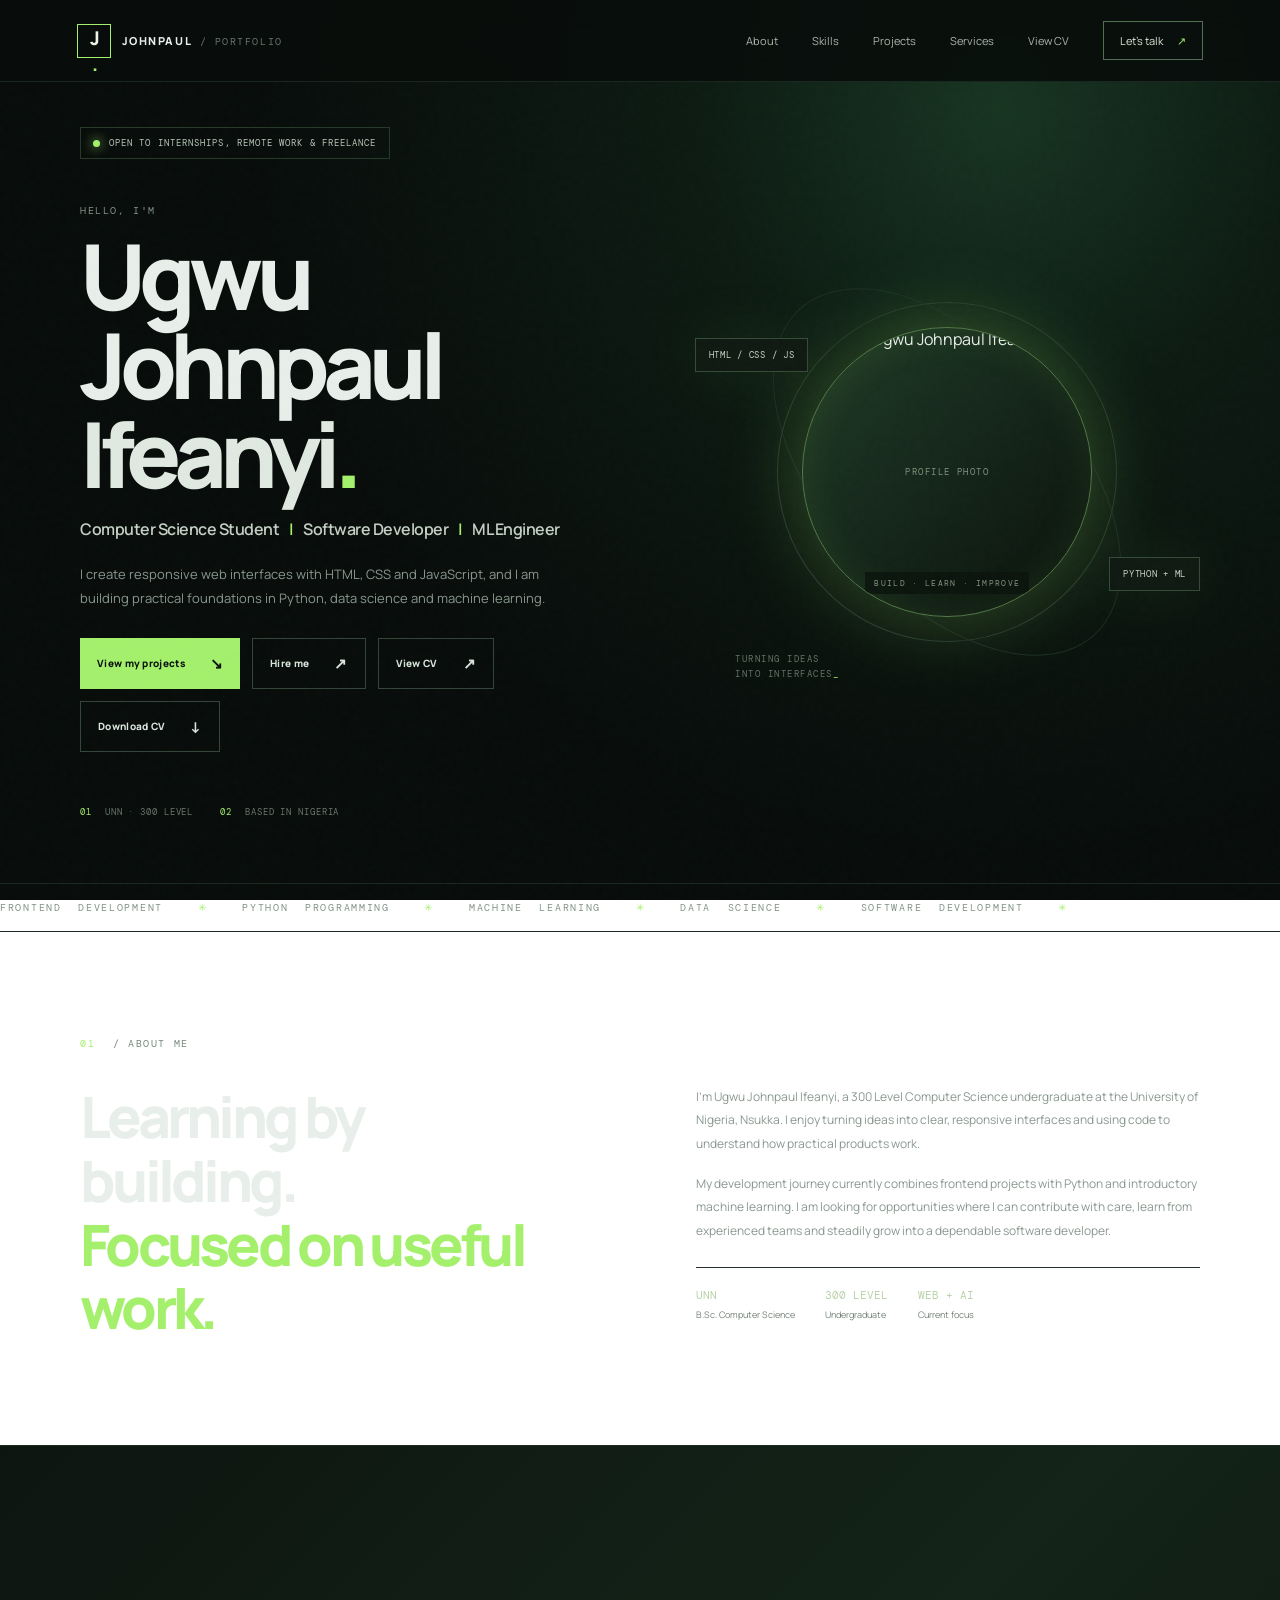
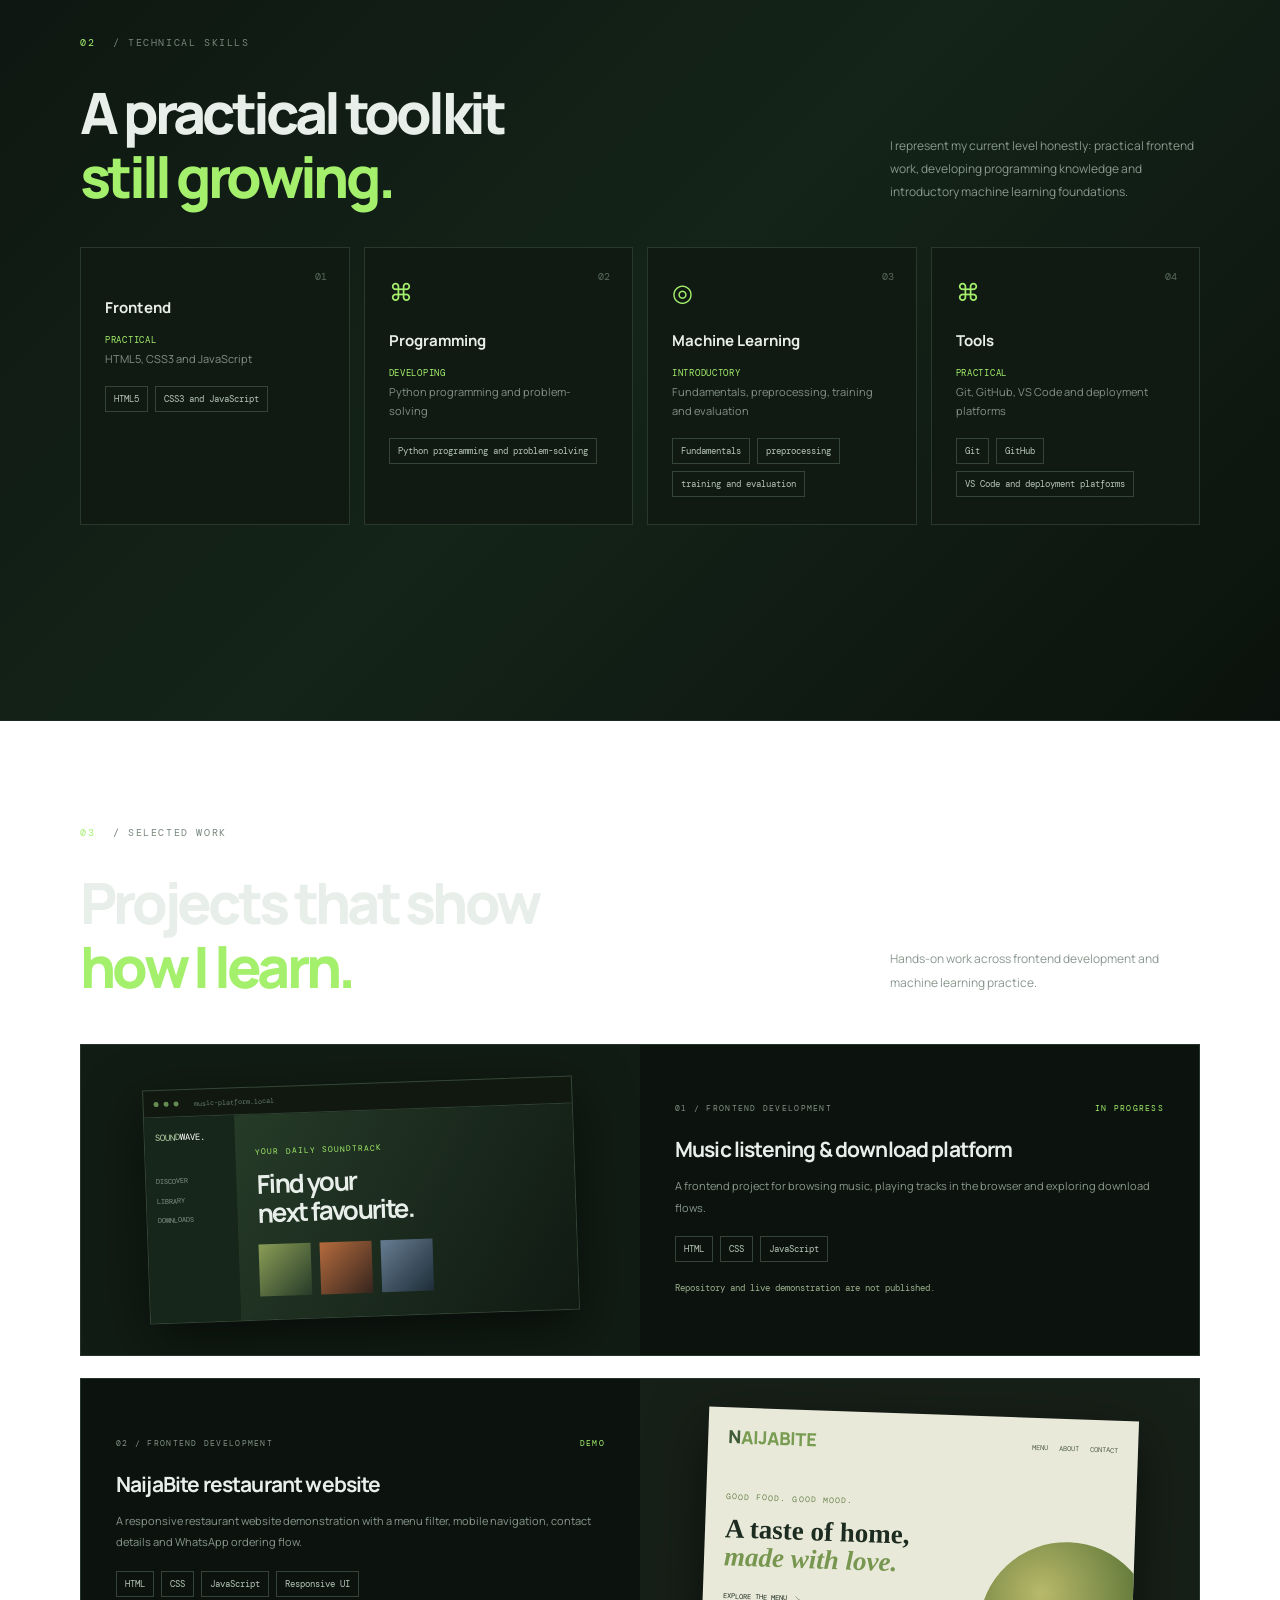
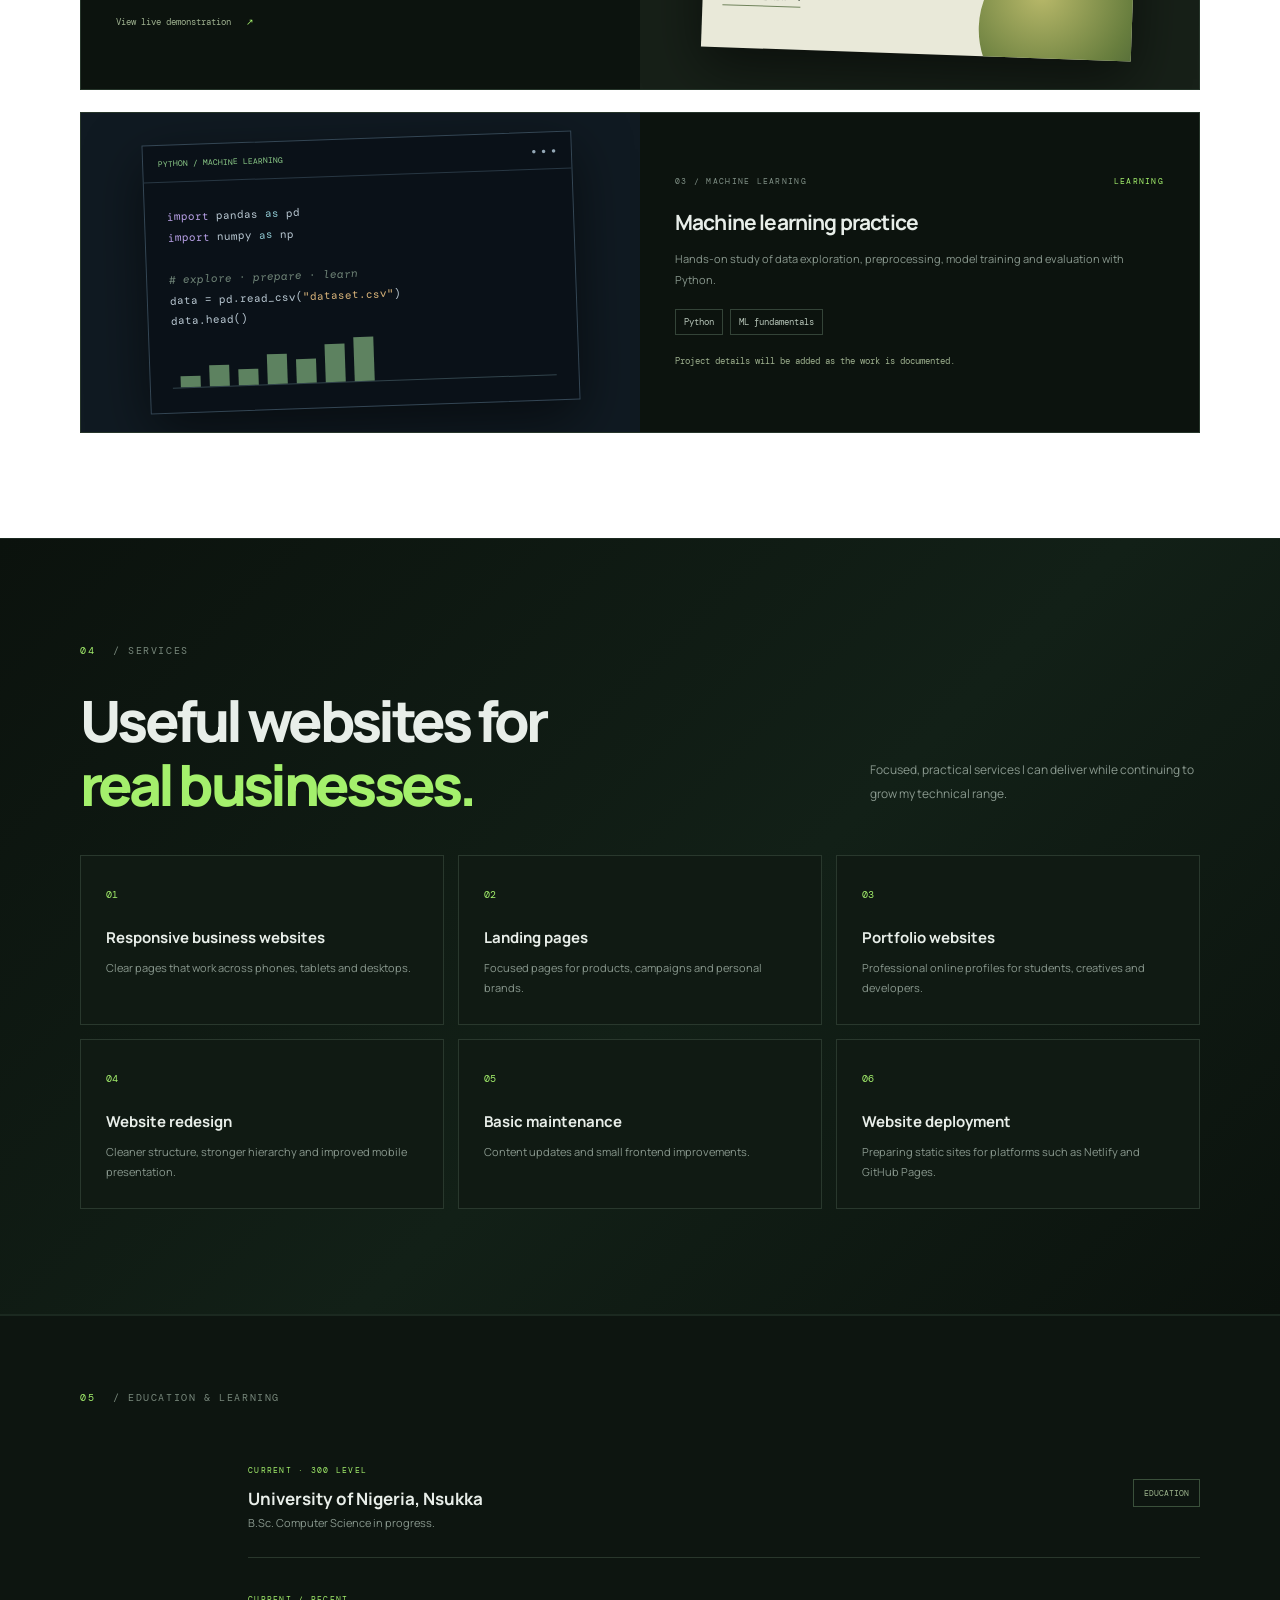
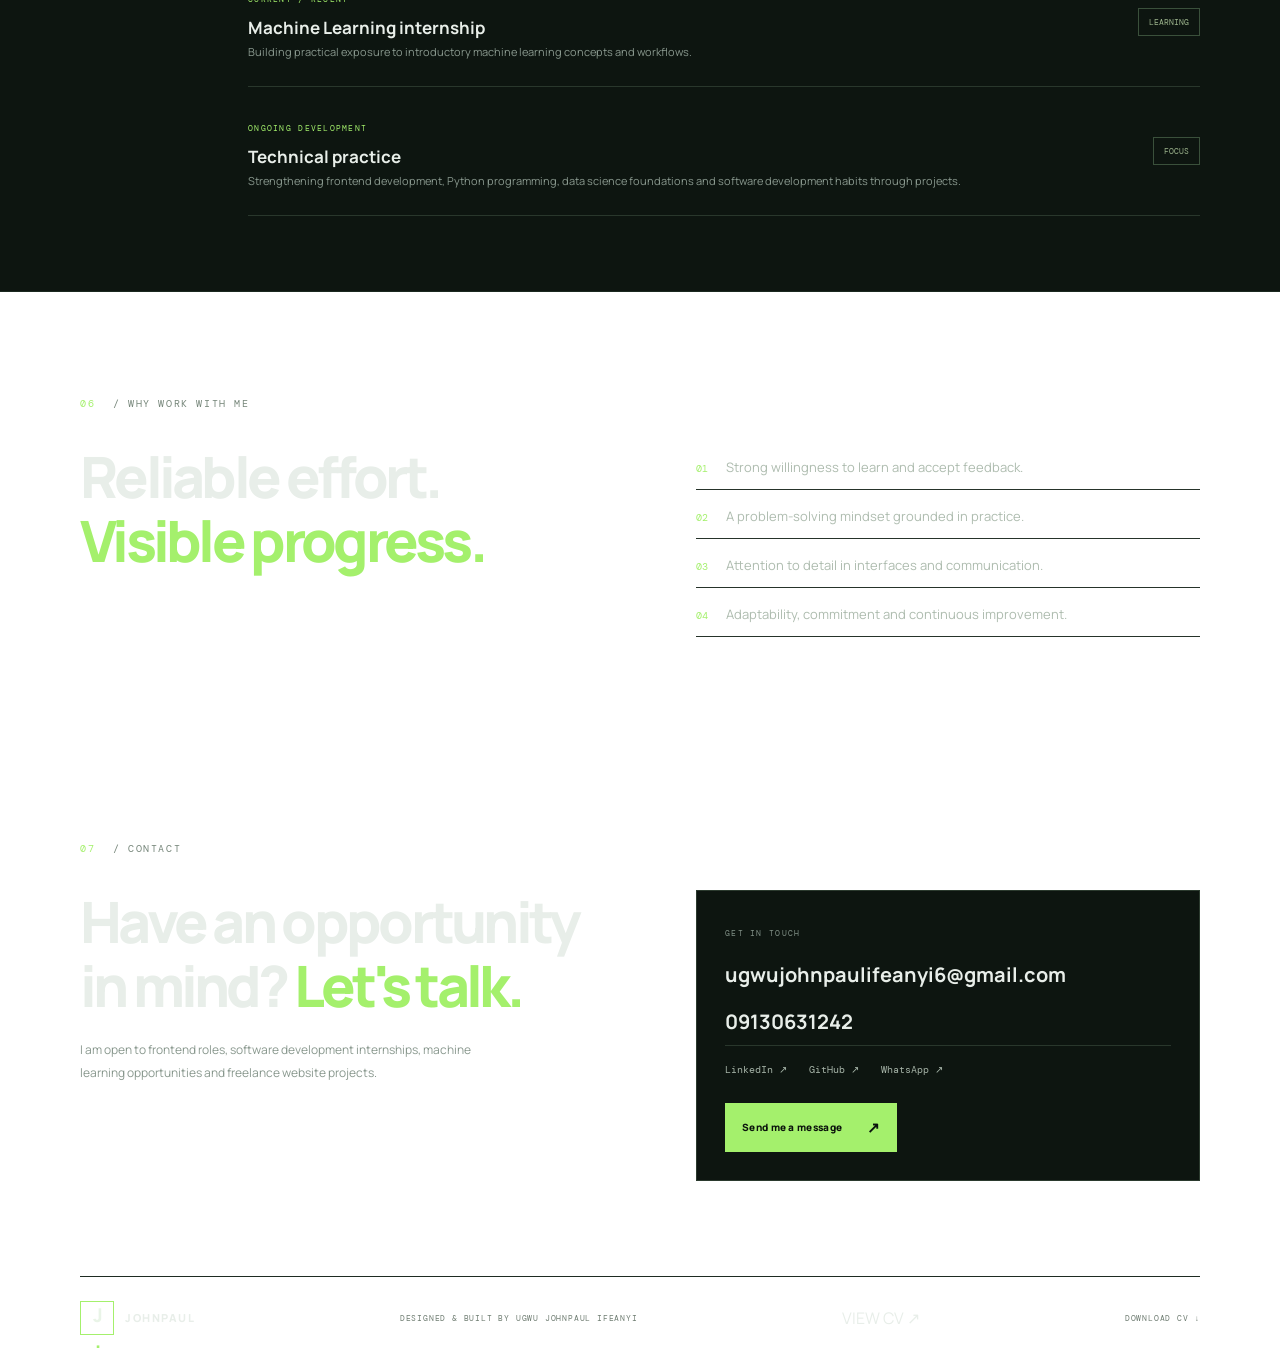
==== index.html @ d19351c6 "Add files via upload" ====
<!DOCTYPE html>
<html lang="en">
<head>
  <meta charset="UTF-8">
  <meta name="viewport" content="width=device-width, initial-scale=1.0">
  <meta name="description" content="Portfolio of Ugwu Johnpaul Ifeanyi, a Computer Science student, software developer and ML engineer focused on frontend development, Python and machine learning.">
  <meta name="theme-color" content="#080d0b">
  <meta property="og:title" content="Ugwu Johnpaul Ifeanyi | Software Developer &amp; ML Engineer">
  <meta property="og:description" content="Frontend development, Python programming and machine learning projects by Ugwu Johnpaul Ifeanyi.">
  <meta property="og:type" content="website">
  <title>Ugwu Johnpaul Ifeanyi | Software Developer &amp; ML Engineer</title>
  <link rel="icon" type="image/svg+xml" href="favicon.svg">
  <link rel="preconnect" href="https://fonts.googleapis.com">
  <link rel="preconnect" href="https://fonts.gstatic.com" crossorigin>
  <link href="https://fonts.googleapis.com/css2?family=DM+Mono:wght@400;500&family=Manrope:wght@400;500;600;700;800&display=swap" rel="stylesheet">
  <link rel="stylesheet" href="style.css">
</head>
<body>
  <div class="noise" aria-hidden="true"></div>
  <header class="header">
    <a class="logo" href="#home" aria-label="Ugwu Johnpaul Ifeanyi home"><span class="logo-mark">J<span>.</span></span><span>JOHNPAUL<span class="logo-muted"> / PORTFOLIO</span></span></a>
    <button class="menu-btn" aria-label="Toggle navigation" aria-expanded="false">☰</button>
    <nav class="nav" aria-label="Primary navigation">
      <a href="#about">About</a><a href="#skills">Skills</a><a href="#projects">Projects</a><a href="#services">Services</a><a href="cv.html" target="_blank" rel="noopener">View CV</a><a href="#contact" class="nav-contact">Let's talk <span>↗</span></a>
    </nav>
  </header>

  <main>
    <section class="hero wrap" id="home">
      <div class="hero-copy">
        <div class="availability"><span class="pulse"></span> OPEN TO INTERNSHIPS, REMOTE WORK & FREELANCE</div>
        <p class="kicker">HELLO, I'M</p>
        <h1>Ugwu Johnpaul<br><span>Ifeanyi<span class="green">.</span></span></h1>
        <h2>Computer Science Student <span class="slash">|</span> Software Developer <span class="slash">|</span> ML Engineer</h2>
        <p class="hero-text">I create responsive web interfaces with HTML, CSS and JavaScript, and I am building practical foundations in Python, data science and machine learning.</p>
        <div class="hero-actions"><a class="btn btn-primary" href="#projects">View my projects <span>↘</span></a><a class="btn btn-ghost" href="#contact">Hire me <span>↗</span></a><a class="btn btn-ghost" href="cv.html" target="_blank" rel="noopener">View CV <span>↗</span></a><a class="btn btn-ghost" href="Ugwu-Johnpaul-Ifeanyi-CV.pdf" download="Ugwu-Johnpaul-Ifeanyi-CV.pdf">Download CV <span>↓</span></a></div>
        <div class="hero-meta"><span><b>01</b> UNN · 300 LEVEL</span><span><b>02</b> BASED IN NIGERIA</span></div>
      </div>
      <div class="hero-art" aria-label="Profile photograph area">
        <div class="orbit orbit-one"></div><div class="orbit orbit-two"></div>
        <div class="core profile-core"><img id="profile-image" alt="Ugwu Johnpaul Ifeanyi"><span class="profile-fallback">J<span class="green">.</span></span><small>BUILD · LEARN · IMPROVE</small></div>
        <div class="float-tag tag-web">HTML / CSS / JS</div><div class="float-tag tag-ml">PYTHON + ML</div>
        <div class="art-caption">TURNING IDEAS<br>INTO INTERFACES<span>_</span></div>
      </div>
    </section>

    <section class="ticker" aria-label="Professional interests"><div>FRONTEND DEVELOPMENT <i>✳</i> PYTHON PROGRAMMING <i>✳</i> MACHINE LEARNING <i>✳</i> DATA SCIENCE <i>✳</i> SOFTWARE DEVELOPMENT <i>✳</i></div></section>

    <section class="section wrap" id="about">
      <div class="section-label"><span>01</span> / ABOUT ME</div>
      <div class="about-grid">
        <div><h2 class="section-title">Learning by building.<br><span class="green">Focused on useful work.</span></h2></div>
        <div class="about-copy"><p>I'm Ugwu Johnpaul Ifeanyi, a 300 Level Computer Science undergraduate at the University of Nigeria, Nsukka. I enjoy turning ideas into clear, responsive interfaces and using code to understand how practical products work.</p><p>My development journey currently combines frontend projects with Python and introductory machine learning. I am looking for opportunities where I can contribute with care, learn from experienced teams and steadily grow into a dependable software developer.</p><div class="about-facts"><div><strong>UNN</strong><small>B.Sc. Computer Science</small></div><div><strong>300 LEVEL</strong><small>Undergraduate</small></div><div><strong>WEB + AI</strong><small>Current focus</small></div></div></div>
      </div>
    </section>

    <section class="section skills-section" id="skills"><div class="wrap">
      <div class="section-label"><span>02</span> / TECHNICAL SKILLS</div>
      <div class="skills-head"><h2 class="section-title">A practical toolkit<br><span class="green">still growing.</span></h2><p>I represent my current level honestly: practical frontend work, developing programming knowledge and introductory machine learning foundations.</p></div>
      <div class="skill-grid" id="skill-grid"></div>
    </div></section>

    <section class="section wrap" id="projects">
      <div class="section-label"><span>03</span> / SELECTED WORK</div>
      <div class="projects-head"><h2 class="section-title">Projects that show<br><span class="green">how I learn.</span></h2><p>Hands-on work across frontend development and machine learning practice.</p></div>
      <div class="project-list">
        <article class="project"><div class="project-visual music-visual"><div class="mock-browser"><div class="browser-bar"><i></i><i></i><i></i><span>music-platform.local</span></div><div class="music-mock"><div class="music-side">SOUND<span>WAVE.</span><small>DISCOVER<br>LIBRARY<br>DOWNLOADS</small></div><div class="music-main"><small>YOUR DAILY SOUNDTRACK</small><b>Find your<br>next favourite.</b><div class="music-covers"><i></i><i></i><i></i></div></div></div></div></div><div class="project-info"><div class="project-top"><span>01 / FRONTEND DEVELOPMENT</span><span class="status">IN PROGRESS</span></div><h3>Music listening & download platform</h3><p>A frontend project for browsing music, playing tracks in the browser and exploring download flows.</p><div class="chips"><span>HTML</span><span>CSS</span><span>JavaScript</span></div><span class="project-note">Repository and live demonstration are not published.</span></div></article>
        <article class="project project-reverse"><div class="project-visual restaurant-visual"><div class="restaurant-mock"><div class="rest-top">N<span>AIJABITE</span><small>MENU　 ABOUT　 CONTACT</small></div><div class="rest-content"><small>GOOD FOOD. GOOD MOOD.</small><b>A taste of home,<br><em>made with love.</em></b><span>EXPLORE THE MENU　↘</span></div><div class="rest-orb"></div></div></div><div class="project-info"><div class="project-top"><span>02 / FRONTEND DEVELOPMENT</span><span class="status">DEMO</span></div><h3>NaijaBite restaurant website</h3><p>A responsive restaurant website demonstration with a menu filter, mobile navigation, contact details and WhatsApp ordering flow.</p><div class="chips"><span>HTML</span><span>CSS</span><span>JavaScript</span><span>Responsive UI</span></div><a class="project-link" href="https://naijabit.netlify.app/" target="_blank" rel="noopener">View live demonstration <span>↗</span></a></div></article>
        <article class="project project-third"><div class="project-visual ml-visual"><div class="ml-window"><div class="ml-top"><span>PYTHON / MACHINE LEARNING</span><span>● ● ●</span></div><div class="code-lines"><i>import</i> pandas <b>as</b> pd<br><i>import</i> numpy <b>as</b> np<br><br><em># explore · prepare · learn</em><br>data = pd.read_csv(<strong>"dataset.csv"</strong>)<br>data.head()<div class="chart"><span></span><span></span><span></span><span></span><span></span><span></span><span></span></div></div></div></div><div class="project-info"><div class="project-top"><span>03 / MACHINE LEARNING</span><span class="status">LEARNING</span></div><h3>Machine learning practice</h3><p>Hands-on study of data exploration, preprocessing, model training and evaluation with Python.</p><div class="chips"><span>Python</span><span>ML fundamentals</span></div><span class="project-note">Project details will be added as the work is documented.</span></div></article>
      </div>
    </section>

    <section class="section services-section" id="services"><div class="wrap"><div class="section-label"><span>04</span> / SERVICES</div><div class="services-head"><h2 class="section-title">Useful websites for<br><span class="green">real businesses.</span></h2><p>Focused, practical services I can deliver while continuing to grow my technical range.</p></div><div class="service-grid"><article><span>01</span><h3>Responsive business websites</h3><p>Clear pages that work across phones, tablets and desktops.</p></article><article><span>02</span><h3>Landing pages</h3><p>Focused pages for products, campaigns and personal brands.</p></article><article><span>03</span><h3>Portfolio websites</h3><p>Professional online profiles for students, creatives and developers.</p></article><article><span>04</span><h3>Website redesign</h3><p>Cleaner structure, stronger hierarchy and improved mobile presentation.</p></article><article><span>05</span><h3>Basic maintenance</h3><p>Content updates and small frontend improvements.</p></article><article><span>06</span><h3>Website deployment</h3><p>Preparing static sites for platforms such as Netlify and GitHub Pages.</p></article></div></div></section>

    <section class="experience"><div class="wrap experience-inner"><div class="section-label"><span>05</span> / EDUCATION & LEARNING</div><div class="timeline"><article class="experience-row"><div><span class="timeline-date">CURRENT · 300 LEVEL</span><h3>University of Nigeria, Nsukka</h3><p>B.Sc. Computer Science in progress.</p></div><div class="experience-tag">EDUCATION</div></article><article class="experience-row"><div><span class="timeline-date">CURRENT / RECENT</span><h3>Machine Learning internship</h3><p>Building practical exposure to introductory machine learning concepts and workflows.</p></div><div class="experience-tag">LEARNING</div></article><article class="experience-row"><div><span class="timeline-date">ONGOING DEVELOPMENT</span><h3>Technical practice</h3><p>Strengthening frontend development, Python programming, data science foundations and software development habits through projects.</p></div><div class="experience-tag">FOCUS</div></article></div></div></section>

    <section class="section wrap why-section"><div class="section-label"><span>06</span> / WHY WORK WITH ME</div><div class="why-grid"><h2 class="section-title">Reliable effort.<br><span class="green">Visible progress.</span></h2><div class="why-list"><p><b>01</b> Strong willingness to learn and accept feedback.</p><p><b>02</b> A problem-solving mindset grounded in practice.</p><p><b>03</b> Attention to detail in interfaces and communication.</p><p><b>04</b> Adaptability, commitment and continuous improvement.</p></div></div></section>

    <section class="contact-section wrap" id="contact"><div class="section-label"><span>07</span> / CONTACT</div><div class="contact-grid"><div><h2 class="section-title">Have an opportunity<br>in mind? <span class="green">Let's talk.</span></h2><p class="contact-intro">I am open to frontend roles, software development internships, machine learning opportunities and freelance website projects.</p></div><div class="contact-card"><span class="contact-overline">GET IN TOUCH</span><a class="email-link" id="email-link" href="mailto:ugwujohnpaulifeanyi6@gmail.com">ugwujohnpaulifeanyi6@gmail.com <span>↗</span></a><a class="email-link" id="phone-link" href="tel:09130631242">09130631242 <span>↗</span></a><div class="social-links"><a id="linkedin-link" href="#" target="_blank" rel="noopener">LinkedIn ↗</a><a id="github-link" href="#" target="_blank" rel="noopener">GitHub ↗</a><a id="whatsapp-link" href="#" target="_blank" rel="noopener">WhatsApp ↗</a></div><a class="btn btn-primary contact-btn" id="contact-btn" href="#" target="_blank" rel="noopener">Send me a message <span>↗</span></a></div></div></section>
  </main>
  <footer class="footer wrap"><a class="logo" href="#home"><span class="logo-mark">J<span>.</span></span><span>JOHNPAUL</span></a><span>DESIGNED & BUILT BY UGWU JOHNPAUL IFEANYI</span><a href="cv.html" target="_blank" rel="noopener">VIEW CV ↗</a><a href="Ugwu-Johnpaul-Ifeanyi-CV.pdf" download="Ugwu-Johnpaul-Ifeanyi-CV.pdf">DOWNLOAD CV ↓</a></footer>
  <script src="config.js"></script><script src="script.js"></script>
</body>
</html>
---- style.css ----
*{box-sizing:border-box}html{scroll-behavior:smooth}body{margin:0;background:#080d0b;color:#e8eee9;font-family:Manrope,Arial,sans-serif}a{color:inherit;text-decoration:none}.noise{position:fixed;inset:0;pointer-events:none;opacity:.035;z-index:10;background-image:url("data:image/svg+xml,%3Csvg viewBox='0 0 180 180' xmlns='http://www.w3.org/2000/svg'%3E%3Cfilter id='n'%3E%3CfeTurbulence type='fractalNoise' baseFrequency='.8' numOctaves='4' stitchTiles='stitch'/%3E%3C/filter%3E%3Crect width='100%25' height='100%25' filter='url(%23n)' opacity='.5'/%3E%3C/svg%3E")}.wrap{width:min(1120px,88%);margin:auto}.header{height:82px;padding:0 6%;display:flex;align-items:center;justify-content:space-between;border-bottom:1px solid #1a2620;position:relative;z-index:12;background:#080d0b}.logo{display:flex;align-items:center;gap:11px;font-size:11px;font-weight:800;letter-spacing:.14em}.logo-mark{display:grid;place-items:center;width:34px;height:34px;border:1px solid #a4f06c;color:#e9f4e7;font-size:19px;letter-spacing:-.08em}.logo-mark span{color:#a4f06c}.logo-muted{color:#66746a;font:10px "DM Mono",monospace}.nav{display:flex;align-items:center;gap:34px;font-size:11px;color:#aab6ad}.nav a:hover,.social-links a:hover{color:#a4f06c}.nav-contact{border:1px solid #536e51;padding:11px 16px;color:#d9e6d9}.nav-contact span{color:#a4f06c;margin-left:12px}.menu-btn{display:none;background:none;border:0;color:#fff;font-size:24px}.hero{min-height:640px;display:grid;grid-template-columns:1.05fr .95fr;align-items:center;gap:5%;padding-top:45px;padding-bottom:65px}.availability{display:inline-flex;align-items:center;gap:9px;border:1px solid #26392b;padding:9px 12px;color:#b8c7b9;font:9px "DM Mono",monospace;letter-spacing:.12em}.pulse{width:7px;height:7px;background:#a4f06c;border-radius:50%;box-shadow:0 0 12px #a4f06c}.kicker,.section-label,.project-top,.contact-overline,.timeline-date{font:10px "DM Mono",monospace;letter-spacing:.16em;color:#819187}.kicker{margin-top:45px}.hero h1{font-size:clamp(54px,7.3vw,91px);letter-spacing:-.075em;line-height:.98;margin:14px 0 19px;font-weight:800}.hero h1>span{color:#e0e9e1}.green{color:#a4f06c}.hero h2{font-size:16px;font-weight:600;color:#c3d0c5;letter-spacing:-.03em}.slash{color:#a4f06c;padding:0 7px}.hero-text{max-width:490px;color:#89988e;font-size:13px;line-height:1.9;margin:22px 0 27px}.hero-actions{display:flex;gap:12px;flex-wrap:wrap}.btn{display:inline-flex;align-items:center;gap:25px;padding:14px 17px;font-size:10px;font-weight:800;letter-spacing:.03em}.btn span{font-size:15px}.btn-primary{background:#a4f06c;color:#0b130c}.btn-primary:hover{background:#c1ff91}.btn-ghost{border:1px solid #34453a;color:#d9e4db}.btn-ghost:hover{border-color:#a4f06c}.hero-meta{display:flex;gap:27px;margin-top:54px;font:9px "DM Mono",monospace;letter-spacing:.1em;color:#67766b}.hero-meta b{color:#a4f06c;font-weight:400;margin-right:7px}.hero-art{height:420px;position:relative;display:grid;place-items:center}.orbit{position:absolute;border:1px solid #263a2d;border-radius:50%;transform:rotate(-24deg)}.orbit-one{width:340px;height:340px}.orbit-two{width:440px;height:250px;border-color:#1d2e24;transform:rotate(48deg)}.core{width:210px;height:210px;border:1px solid #557b48;border-radius:50%;display:flex;flex-direction:column;align-items:center;justify-content:center;background:radial-gradient(circle,#1a2a1c,#0a110c 70%);box-shadow:0 0 75px #7fbf4d16,inset 0 0 40px #8bd45c0b}.core>span{font-size:104px;font-weight:800;letter-spacing:-.12em}.core small{font:8px "DM Mono",monospace;letter-spacing:.17em;color:#81927f}.float-tag{position:absolute;background:#101a13;border:1px solid #344c36;padding:10px 13px;color:#c6d4c7;font:9px "DM Mono",monospace;letter-spacing:.08em}.tag-web{top:76px;left:0}.tag-ml{right:0;bottom:91px}.art-caption{position:absolute;bottom:0;left:8%;font:9px/1.7 "DM Mono",monospace;letter-spacing:.17em;color:#617365}.art-caption span{color:#a4f06c}.ticker{overflow:hidden;border-top:1px solid #1b2920;border-bottom:1px solid #1b2920;padding:17px 0;color:#849486;font:10px "DM Mono",monospace;letter-spacing:.17em;white-space:nowrap}.ticker div{word-spacing:9px}.ticker i{font-style:normal;color:#a4f06c;padding:0 18px}.section{padding-top:105px;padding-bottom:105px}.section-label{color:#77877b}.section-label span{color:#a4f06c;margin-right:10px}.about-grid{display:grid;grid-template-columns:1fr 1fr;gap:10%;margin-top:35px}.section-title{font-size:clamp(36px,4.7vw,57px);line-height:1.12;letter-spacing:-.065em;margin:0;font-weight:800}.about-copy p,.skills-head>p,.projects-head>p,.project-info>p,.contact-intro{color:#89988e;font-size:12px;line-height:1.95;margin:0 0 17px}.about-facts{display:flex;gap:30px;border-top:1px solid #26332a;padding-top:20px;margin-top:25px}.about-facts strong,.about-facts small{display:block}.about-facts strong{font:11px "DM Mono",monospace;color:#b8d2a9}.about-facts small{font-size:9px;color:#738177;margin-top:6px}.skills-section,.experience{background:#0d1510;border-top:1px solid #1b2920;border-bottom:1px solid #1b2920}.skills-section .wrap,.experience-inner{padding-top:85px;padding-bottom:90px}.skills-head,.projects-head{display:flex;align-items:end;justify-content:space-between;gap:30px;margin:32px 0 38px}.skills-head>p,.projects-head>p{max-width:310px;margin:0 0 5px}.skill-grid{display:grid;grid-template-columns:repeat(3,1fr);gap:14px}.skill-card{position:relative;border:1px solid #29382d;background:#101a13;padding:27px 24px;min-height:220px}.skill-num{position:absolute;right:22px;top:22px;font:10px "DM Mono",monospace;color:#596a5c}.skill-icon{font-size:24px;color:#a4f06c;margin-bottom:22px}.skill-card h3{font-size:15px;margin:0 0 9px}.skill-card p{font-size:11px;line-height:1.8;color:#829087;min-height:40px}.chips{display:flex;gap:7px;flex-wrap:wrap;margin-top:17px}.chips span{font:9px "DM Mono",monospace;color:#b6c5b8;border:1px solid #344438;padding:6px 8px}.projects-head{margin-bottom:45px}.project-list{display:grid;gap:22px}.project{display:grid;grid-template-columns:1fr 1fr;border:1px solid #26352a;background:#0c130e;min-height:310px}.project-reverse .project-visual{order:2}.project-visual{min-height:310px;display:grid;place-items:center;overflow:hidden;background:#111c14;padding:25px}.mock-browser{width:100%;max-width:430px;background:#101810;border:1px solid #344637;box-shadow:0 18px 55px #0008;transform:rotate(-2deg)}.browser-bar{height:27px;border-bottom:1px solid #304034;display:flex;align-items:center;gap:5px;padding:0 10px;color:#66796a;font:7px "DM Mono",monospace}.browser-bar i{width:5px;height:5px;background:#648b50;border-radius:50%}.browser-bar span{margin-left:10px}.music-mock{height:205px;display:grid;grid-template-columns:90px 1fr}.music-side{background:#17261a;padding:14px 10px;color:#b7d2a9;font:9px "DM Mono",monospace}.music-side span{color:#fff}.music-side small{display:block;line-height:2.8;margin-top:28px;color:#829283;font-size:7px}.music-main{padding:23px 20px;background:linear-gradient(120deg,#263b28,#101a13)}.music-main small,.rest-content small{font:8px "DM Mono",monospace;letter-spacing:.13em;color:#a4f06c}.music-main b{display:block;font-size:26px;line-height:1.1;margin-top:10px;letter-spacing:-.06em}.music-covers{display:flex;gap:9px;margin-top:18px}.music-covers i{width:52px;height:52px;background:linear-gradient(135deg,#8a9d56,#273b29);display:block}.music-covers i:nth-child(2){background:linear-gradient(135deg,#b56b3d,#36251e)}.music-covers i:nth-child(3){background:linear-gradient(135deg,#667c91,#1e2d38)}.project-info{padding:36px 35px;align-self:center}.project-top{display:flex;justify-content:space-between;gap:10px;font-size:8px}.status{color:#a4f06c}.project-info h3{font-size:21px;letter-spacing:-.04em;margin:22px 0 12px}.project-info>p{font-size:11px}.project-info .chips{margin-top:18px}.project-note,.project-link{display:inline-block;margin-top:19px;font:9px "DM Mono",monospace;color:#9eb18f}.project-link span{color:#a4f06c;margin-left:10px}.restaurant-visual{background:#172018}.restaurant-mock{width:100%;max-width:430px;height:240px;background:#e9e9d9;color:#1c2c20;position:relative;overflow:hidden;padding:17px 20px;transform:rotate(2deg);box-shadow:0 18px 55px #0008}.rest-top{font-weight:800;font-size:18px;color:#405b39}.rest-top>span{color:#789c51}.rest-top small{float:right;font:7px "DM Mono",monospace;margin-top:8px;color:#52614d}.rest-content{position:relative;z-index:1;margin-top:34px}.rest-content small{color:#68834d}.rest-content b{display:block;font: bold 27px/1.05 Georgia,serif;margin:10px 0}.rest-content em{color:#779650}.rest-content>span{font:7px "DM Mono",monospace;border-bottom:1px solid #71845d;padding-bottom:4px}.rest-orb{position:absolute;width:175px;height:175px;border-radius:50%;right:-22px;bottom:-58px;background:radial-gradient(circle at 35% 30%,#b9b96a,#687e3e 55%,#314b2e)}.ml-visual{background:#101a22}.ml-window{width:100%;max-width:430px;background:#0a1118;border:1px solid #344654;transform:rotate(-2deg);box-shadow:0 18px 55px #0008}.ml-top{padding:13px 15px;border-bottom:1px solid #283743;display:flex;justify-content:space-between;font:8px "DM Mono",monospace;color:#94a8b6}.ml-top span:first-child{color:#8fcf8b}.code-lines{padding:24px 22px;font:11px/1.9 "DM Mono",monospace;color:#b8c7d1}.code-lines i{color:#b9a1e7;font-style:normal}.code-lines b{color:#8ec7d0;font-weight:400}.code-lines em{color:#708578}.code-lines strong{color:#d9b47a;font-weight:400}.chart{height:45px;display:flex;align-items:end;gap:9px;border-bottom:1px solid #31434b;margin-top:12px;padding:0 8px}.chart span{width:20px;background:#7aa878;opacity:.75}.chart span:nth-child(1){height:25%}.chart span:nth-child(2){height:48%}.chart span:nth-child(3){height:38%}.chart span:nth-child(4){height:70%}.chart span:nth-child(5){height:55%}.chart span:nth-child(6){height:88%}.chart span:nth-child(7){height:100%}.experience-inner{padding-top:75px;padding-bottom:75px}.experience-row{margin-left:15%;padding:27px 0;border-bottom:1px solid #29372c;display:flex;align-items:center;justify-content:space-between;gap:20px}.experience-row:first-of-type{margin-top:25px}.timeline-date{font-size:8px;color:#a4f06c}.experience-row h3{font-size:17px;margin:9px 0 5px}.experience-row p{font-size:11px;color:#89988e;margin:0}.experience-tag{font:8px "DM Mono",monospace;color:#9db58d;border:1px solid #3a503b;padding:8px 10px}.contact-section{padding-top:100px;padding-bottom:95px}.contact-grid{display:grid;grid-template-columns:1fr 1fr;gap:10%;margin-top:35px}.contact-intro{max-width:400px;margin-top:20px}.contact-card{border:1px solid #2b3a2e;padding:28px;background:#0d1510;align-self:center}.contact-overline{font-size:8px}.email-link{display:flex;justify-content:space-between;gap:10px;font-size:clamp(14px,2vw,20px);font-weight:700;margin:20px 0 25px;overflow-wrap:anywhere}.email-link span{color:#a4f06c}.social-links{display:flex;gap:22px;border-top:1px solid #29372c;padding-top:17px}.social-links a{font:10px "DM Mono",monospace;color:#a7b5a9}.contact-btn{margin-top:27px}.footer{border-top:1px solid #1e2b22;padding:24px 0;display:flex;align-items:center;justify-content:space-between;gap:15px}.footer>span,.footer>a:last-child{font:8px "DM Mono",monospace;color:#6f7d72;letter-spacing:.1em}
@media(max-width:800px){.header{height:70px}.menu-btn{display:block}.nav{display:none;position:absolute;top:69px;left:0;right:0;background:#0d1510;padding:22px 6%;flex-direction:column;align-items:flex-start;border-bottom:1px solid #26352a}.nav.open{display:flex}.hero{grid-template-columns:1fr;padding-top:55px;gap:10px}.hero-art{height:350px}.about-grid,.contact-grid{grid-template-columns:1fr;gap:28px}.skills-head,.projects-head{display:block}.skills-head>p,.projects-head>p{margin-top:18px}.project{grid-template-columns:1fr}.project-reverse .project-visual{order:0}.project-visual{min-height:270px}.project-info{padding:28px}.section{padding-top:75px;padding-bottom:75px}.skills-section .wrap{padding-top:70px;padding-bottom:70px}.skill-grid{grid-template-columns:1fr}.skill-card{min-height:0}.experience-row{margin-left:0}.footer{flex-wrap:wrap}.footer>span{order:3;width:100%}}
@media(max-width:480px){.wrap{width:88%}.hero h1{font-size:58px}.hero h2{font-size:14px;line-height:1.7}.hero-art{height:300px}.orbit-one{width:260px;height:260px}.orbit-two{width:320px;height:200px}.core{width:165px;height:165px}.core>span{font-size:80px}.tag-web{left:-5px;top:45px}.tag-ml{right:-5px;bottom:50px}.about-facts{gap:16px}.about-facts strong{font-size:9px}.about-facts small{font-size:8px}.project-visual{padding:15px;min-height:235px}.project-info h3{font-size:19px}.experience-row{align-items:flex-start}.experience-tag{white-space:nowrap}.contact-card{padding:20px}.footer{padding:20px 0}}
body{background:radial-gradient(circle at 78% 12%,#183522 0,#0d1b13 24%,#080d0b 58%);background-attachment:fixed}.header{background:rgba(8,13,11,.88);backdrop-filter:blur(14px)}.hero-art{filter:drop-shadow(0 0 30px rgba(164,240,108,.08))}.core{box-shadow:0 0 90px rgba(164,240,108,.2),inset 0 0 40px rgba(139,212,92,.1)}.skills-section{background:linear-gradient(135deg,#0d1510,#142419 52%,#0b120d)}.skill-grid{grid-template-columns:repeat(4,1fr)}.profile-upload{position:absolute;right:4%;top:12px;display:grid;justify-items:center;gap:9px;z-index:2}.profile-frame{width:92px;height:92px;border:2px solid #a4f06c;border-radius:50%;overflow:hidden;background:linear-gradient(135deg,#203b27,#0b130d);box-shadow:0 0 26px rgba(164,240,108,.22);display:grid;place-items:center}.profile-frame:after{content:"PHOTO";font:8px "DM Mono",monospace;letter-spacing:.14em;color:#9eb18f}.profile-frame img{display:none;width:100%;height:100%;object-fit:cover}.profile-frame img.visible{display:block}.profile-frame img.visible+*{display:none}.profile-upload label{border:1px solid #536e51;padding:7px 9px;color:#c7d7c8;background:#101a13;font:8px "DM Mono",monospace;cursor:pointer}.profile-upload label:hover{border-color:#a4f06c;color:#a4f06c}.profile-upload input{position:absolute;width:1px;height:1px;opacity:0}.contact-card .email-link{display:block;margin-bottom:10px}@media (max-width:900px){.skill-grid{grid-template-columns:repeat(2,1fr)}}@media (max-width:600px){.skill-grid{grid-template-columns:1fr}.profile-upload{right:0;top:0;transform:scale(.85);transform-origin:top right}}
.profile-core{width:290px;height:290px;overflow:hidden;position:relative;background:linear-gradient(135deg,#203b27,#0a110c)}.profile-core:before{content:"PROFILE PHOTO";position:absolute;font:9px "DM Mono",monospace;letter-spacing:.16em;color:#81927f}.profile-core img{display:block;width:100%;height:100%;object-fit:cover;position:relative;z-index:1}.profile-core small{position:absolute;bottom:22px;z-index:2;background:#0b130dcc;padding:6px 9px}.profile-upload{display:none}@media (max-width:600px){.profile-core{width:230px;height:230px}}
.services-section{background:linear-gradient(135deg,#0b120d,#122017 55%,#0b120d);border-top:1px solid #1b2920;border-bottom:1px solid #1b2920}.services-head{display:flex;align-items:end;justify-content:space-between;gap:30px;margin:32px 0 38px}.services-head>p{max-width:330px;color:#89988e;font-size:12px;line-height:1.95}.service-grid{display:grid;grid-template-columns:repeat(3,1fr);gap:14px}.service-grid article{border:1px solid #29382d;background:#101a13;padding:25px;min-height:170px;transition:transform .25s,border-color .25s}.service-grid article:hover{transform:translateY(-5px);border-color:#7caf5b}.service-grid article>span{font:10px "DM Mono",monospace;color:#a4f06c}.service-grid h3{font-size:15px;margin:24px 0 10px}.service-grid p{color:#89988e;font-size:11px;line-height:1.8;margin:0}.why-grid{display:grid;grid-template-columns:1fr 1fr;gap:10%;margin-top:35px}.why-list{display:grid;gap:4px}.why-list p{border-bottom:1px solid #26332a;color:#aebcaf;font-size:13px;padding:13px 0;margin:0}.why-list b{color:#a4f06c;font:10px "DM Mono",monospace;margin-right:15px}.profile-core{display:grid;place-items:center}.profile-core img[hidden]{display:none}.profile-fallback{font-size:110px;font-weight:800;letter-spacing:-.12em}.skill-card p strong{color:#a4f06c;font:9px "DM Mono",monospace;letter-spacing:.08em;text-transform:uppercase}.project-note{line-height:1.7}@media (max-width:900px){.service-grid{grid-template-columns:repeat(2,1fr)}.why-grid{gap:6%}}@media (max-width:600px){.service-grid{grid-template-columns:1fr}.services-head{display:block}.why-grid{grid-template-columns:1fr;gap:30px}}
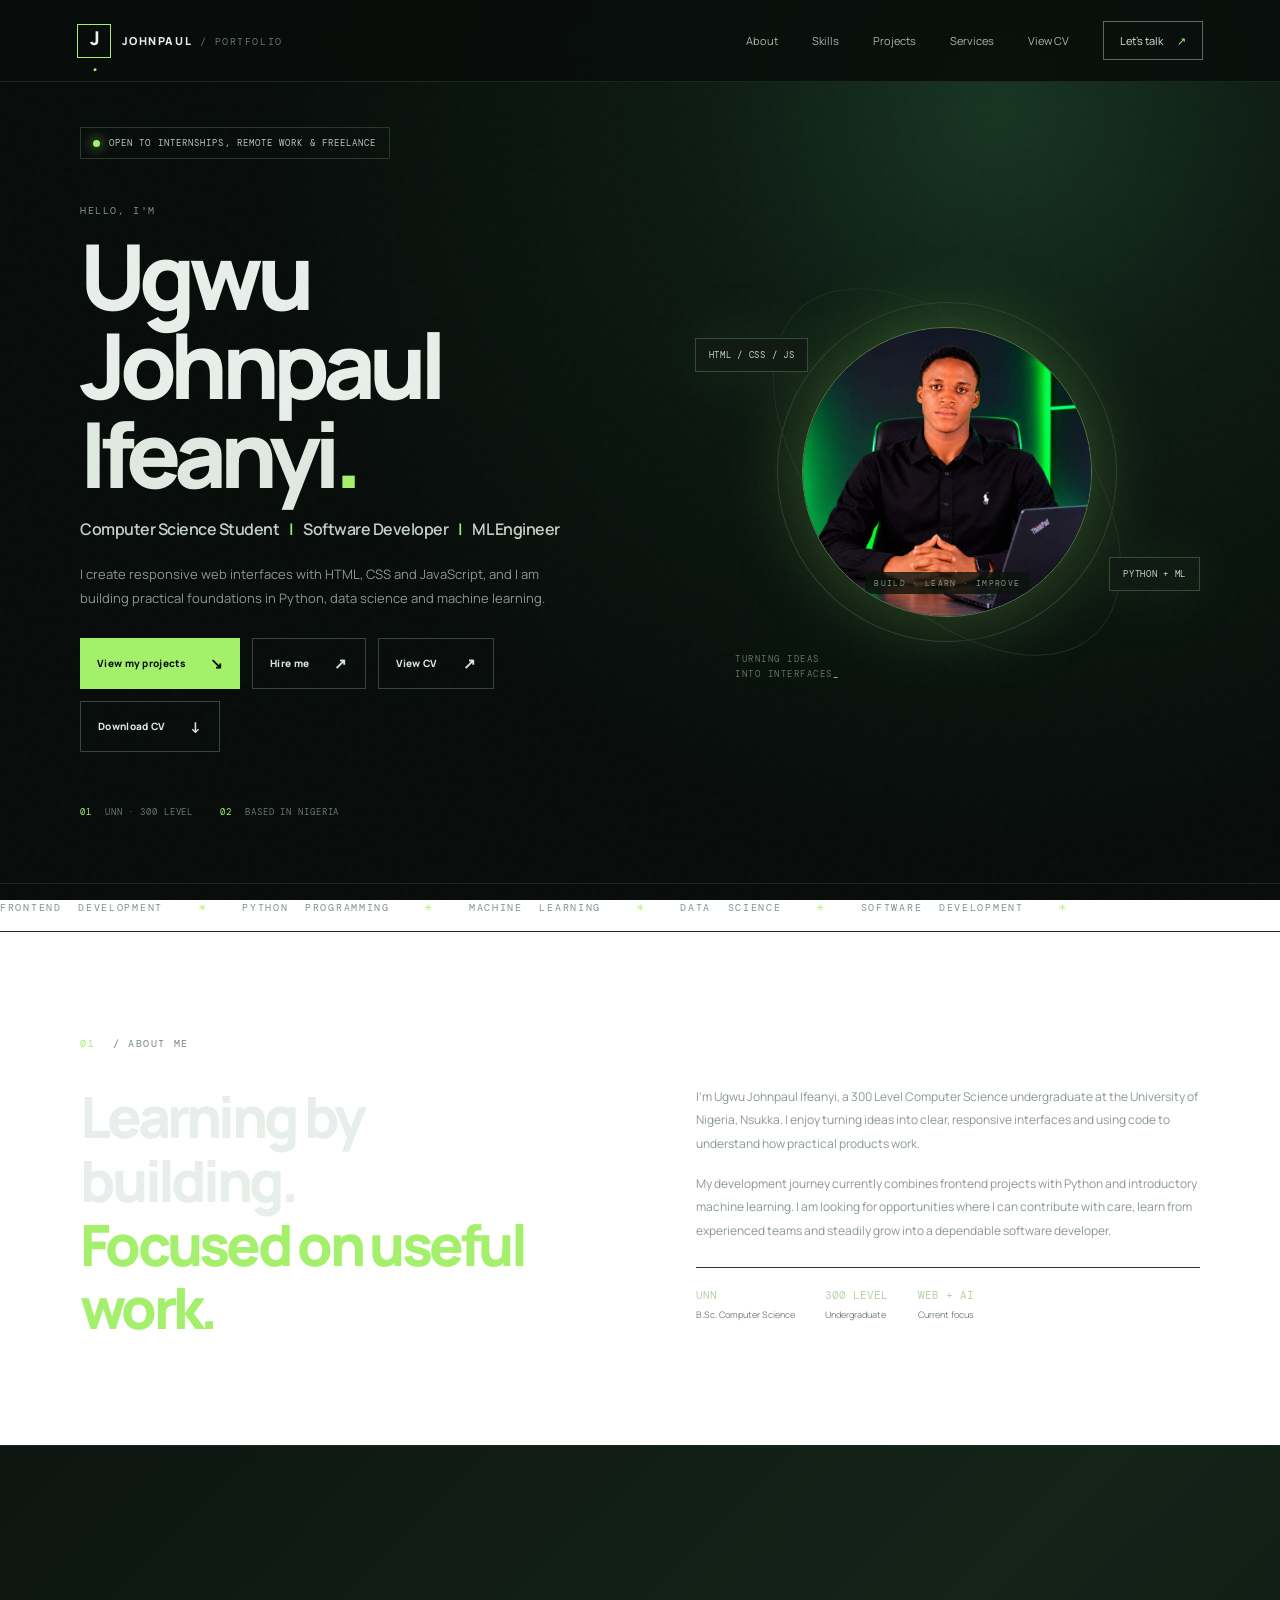
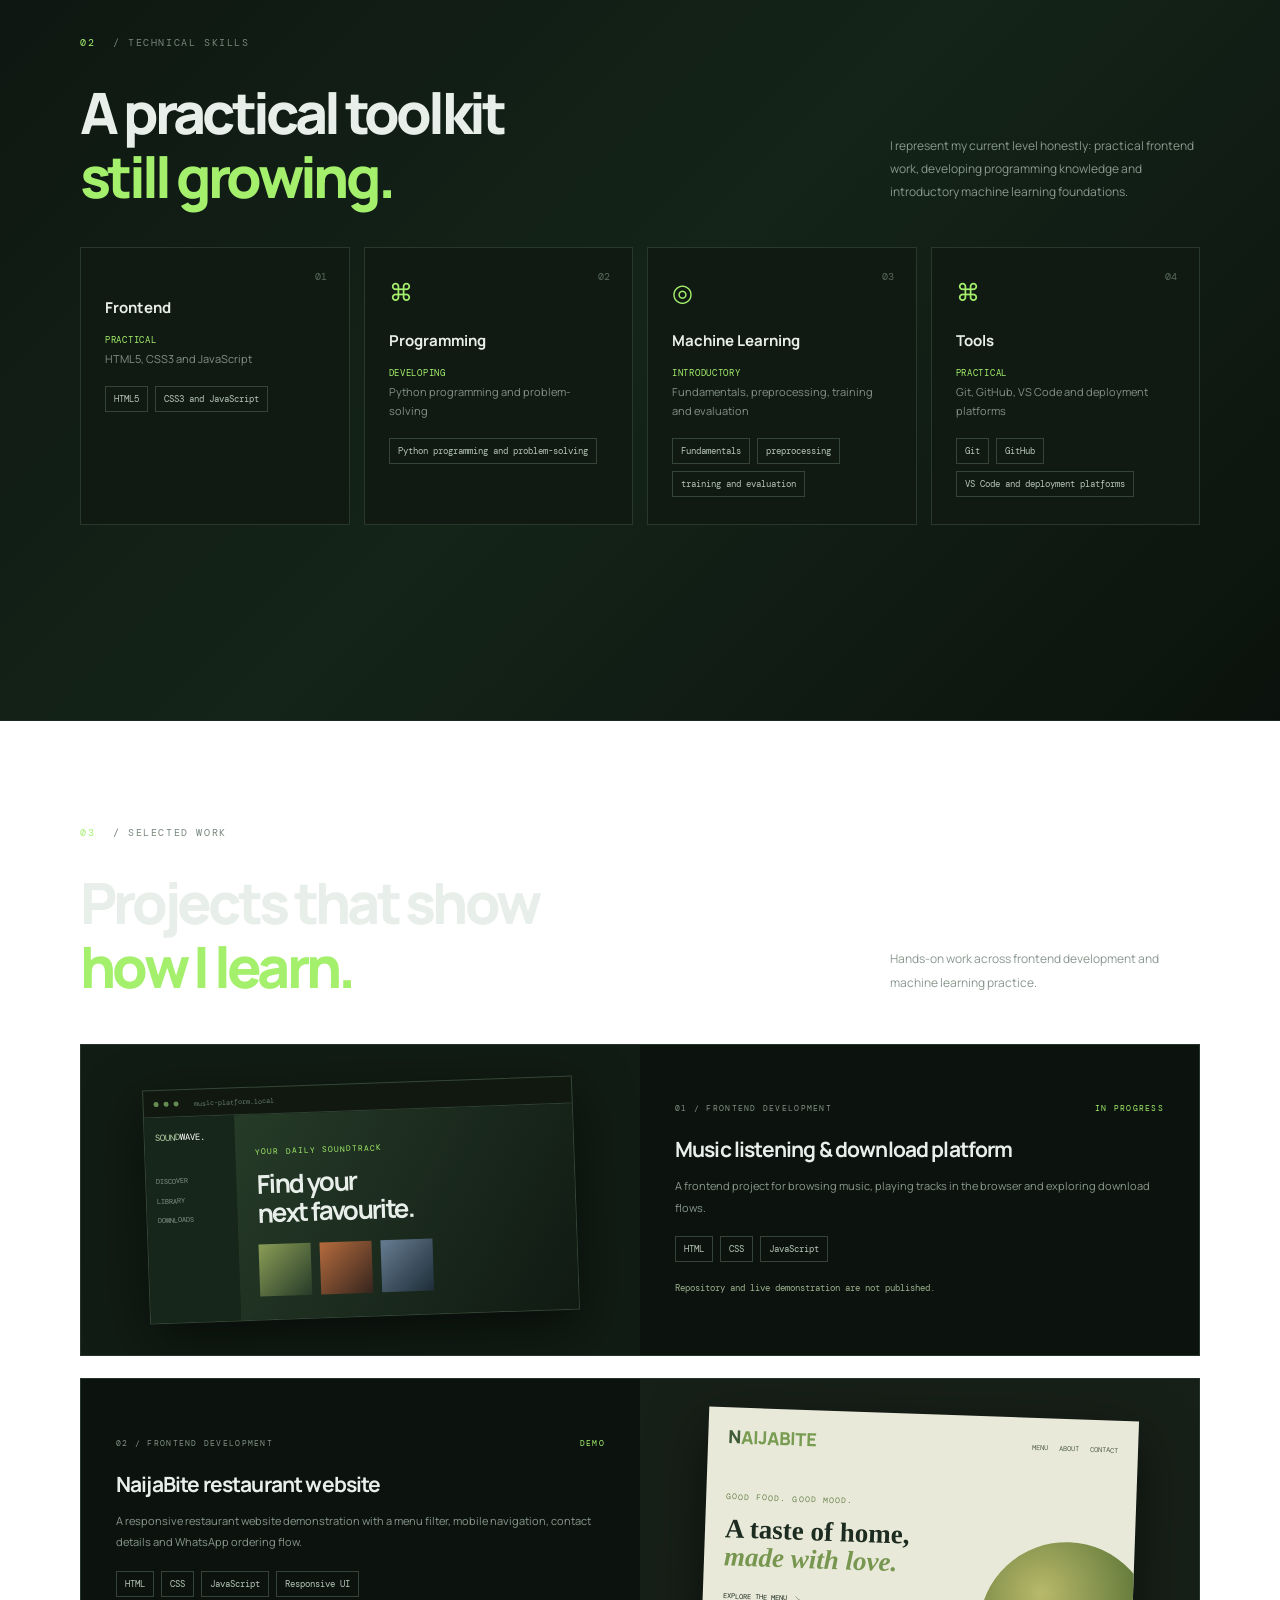
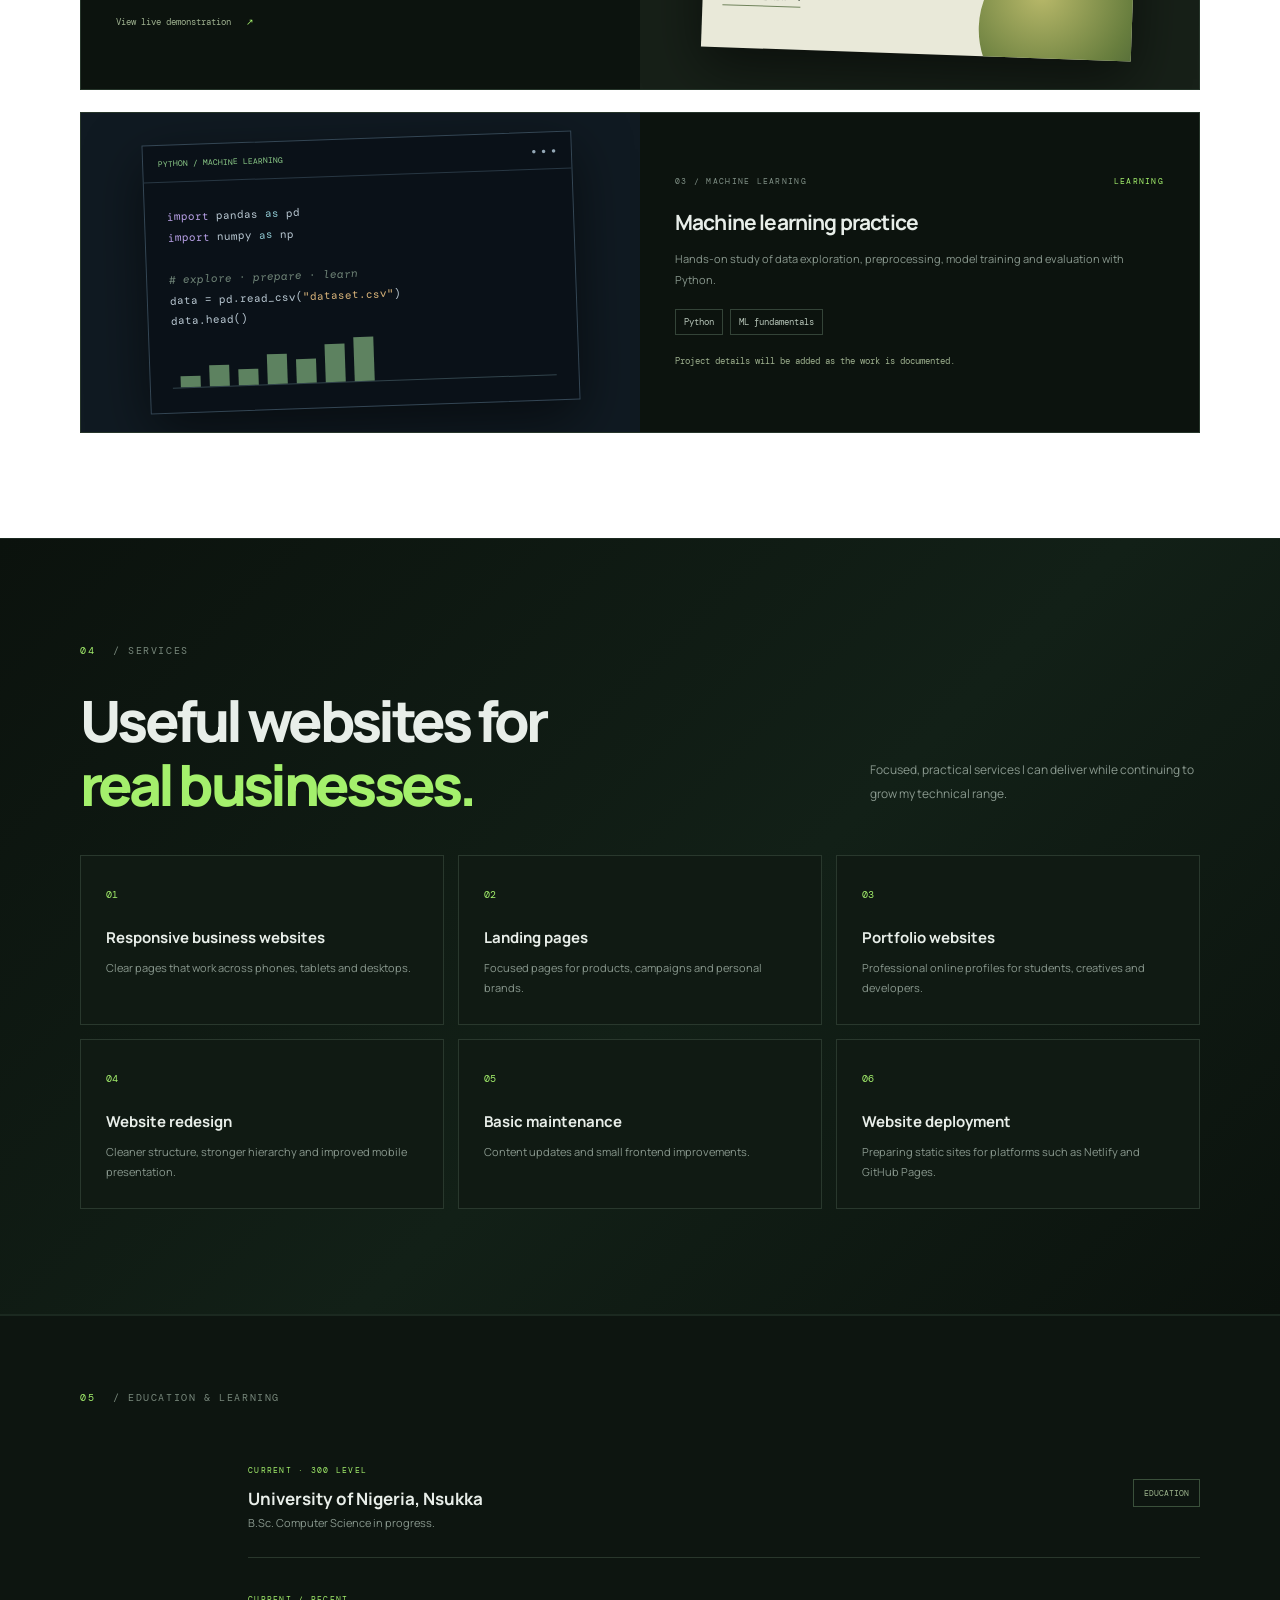
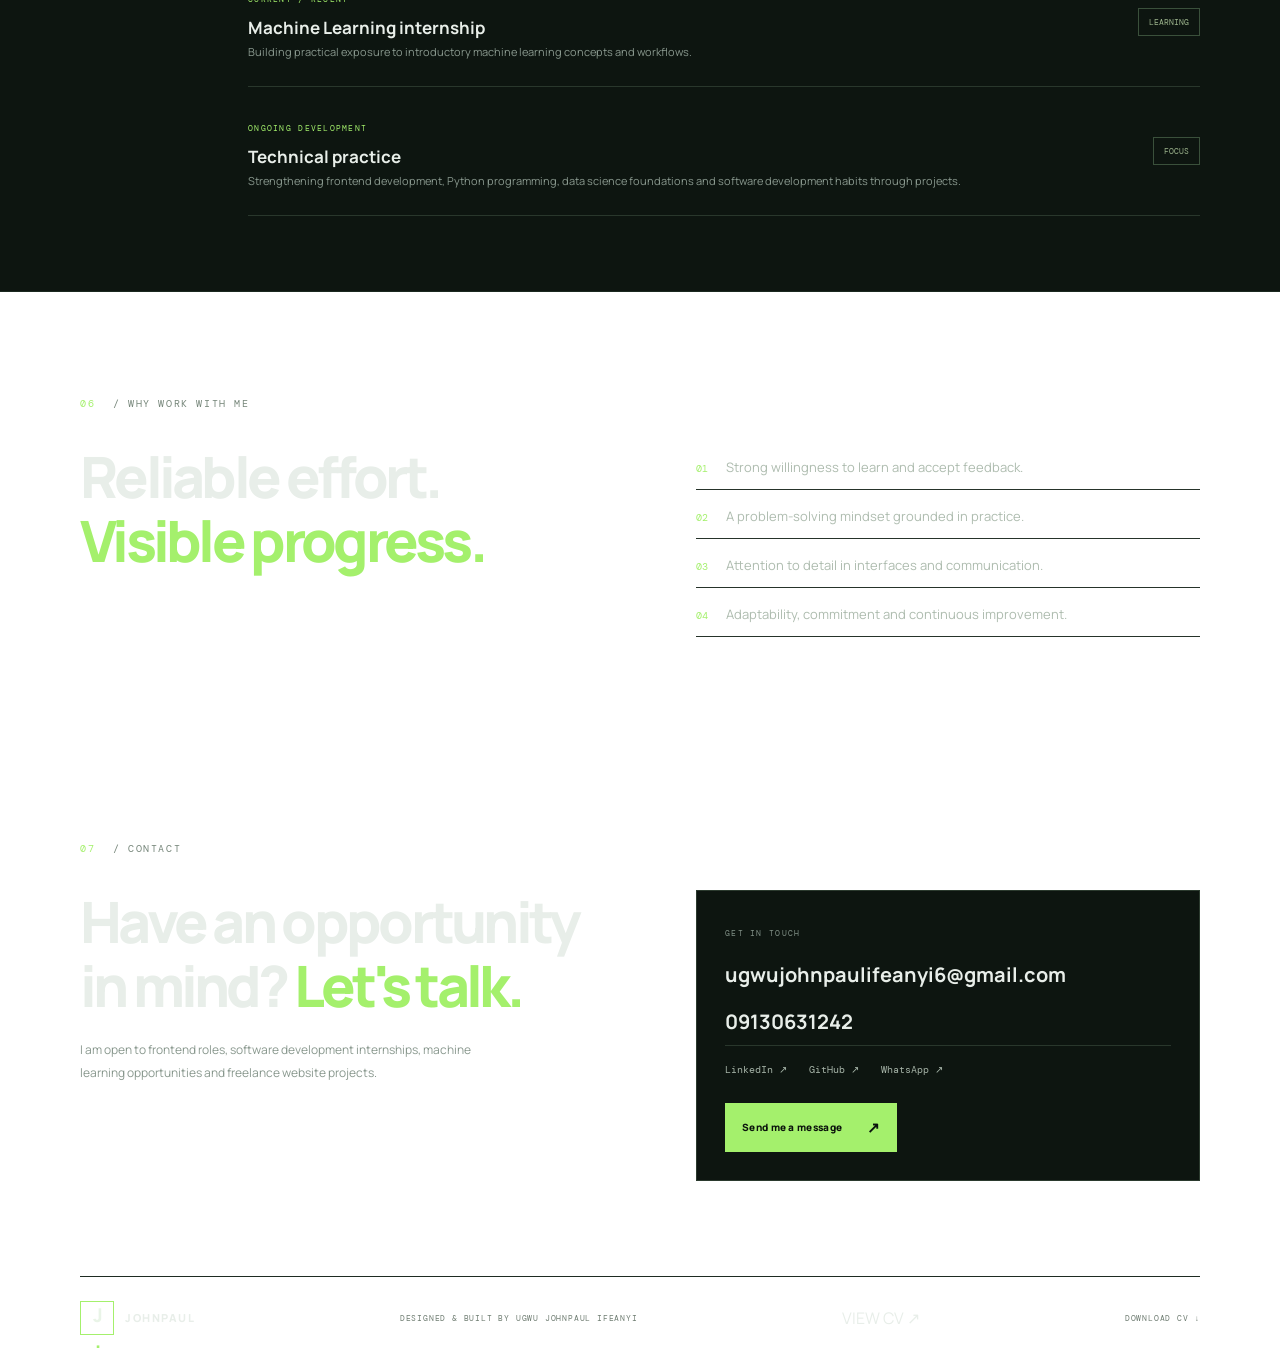
==== commit a6d94c22: "Enhance SEO with Open Graph and Twitter meta tags Added Open Graph and Twitter meta tags for improve" ====
--- a/index.html
+++ b/index.html
@@ -14,6 +14,20 @@
   <link rel="preconnect" href="https://fonts.gstatic.com" crossorigin>
   <link href="https://fonts.googleapis.com/css2?family=DM+Mono:wght@400;500&family=Manrope:wght@400;500;600;700;800&display=swap" rel="stylesheet">
   <link rel="stylesheet" href="style.css">
+
+  
+<!-- Professional Social Media Preview -->
+<meta property="og:type" content="website">
+<meta property="og:url" content="https://johnpaulai.tech/">
+<meta property="og:title" content="Ugwu Johnpaul | Software Developer & ML Engineer">
+<meta property="og:description" content="Explore Johnpaul's professional portfolio, web development projects, technical skills and experience in AI and Machine Learning.">
+<meta property="og:site_name" content="Johnpaul Portfolio">
+
+<!-- Twitter / X Preview -->
+<meta name="twitter:card" content="summary_large_image">
+<meta name="twitter:title" content="Ugwu Johnpaul | Software Developer & ML Engineer">
+<meta name="twitter:description" content="Building digital experiences and exploring the future of AI and Machine Learning.">
+  
 </head>
 <body>
   <div class="noise" aria-hidden="true"></div>
